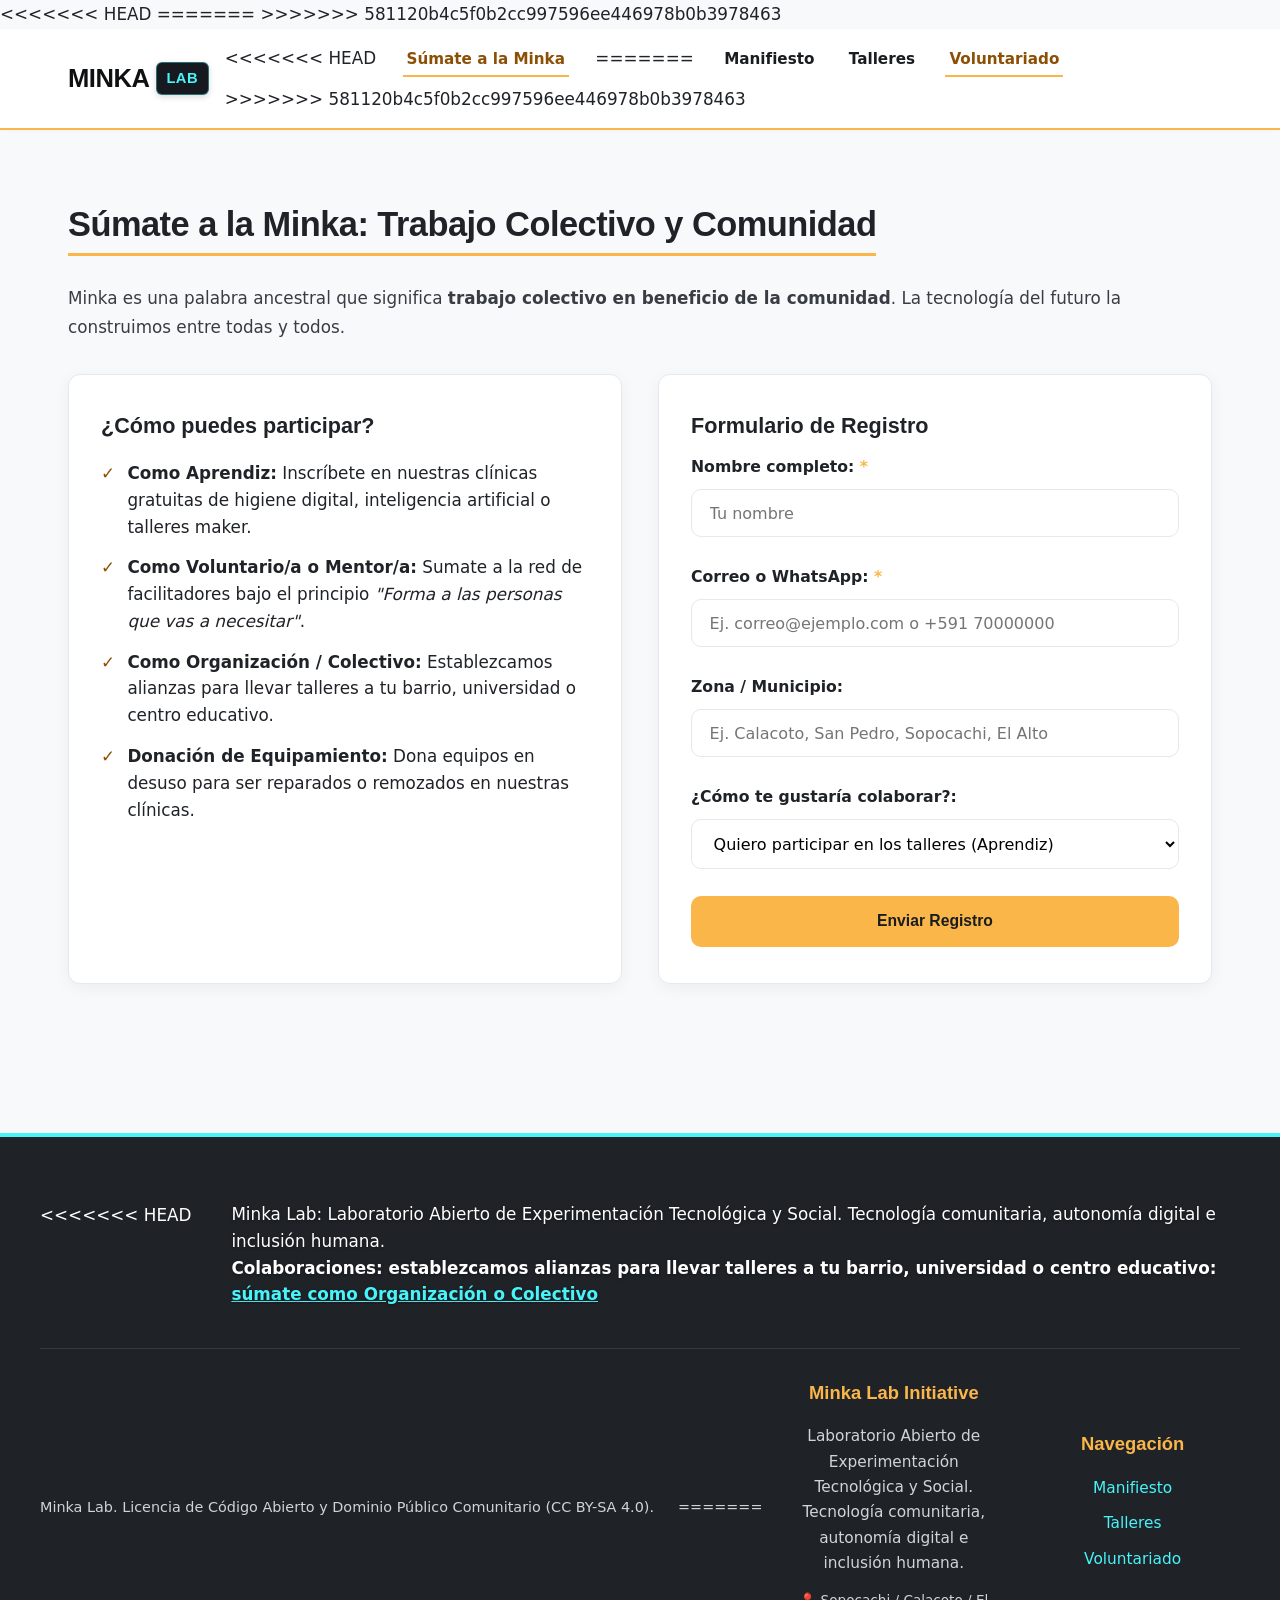
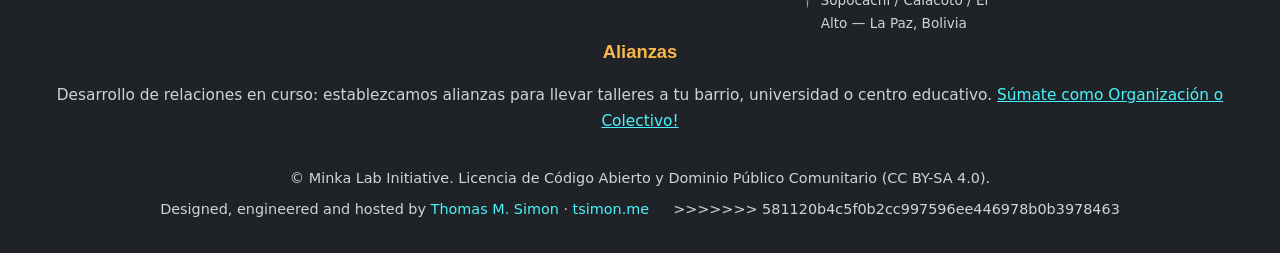
==== sumate.html @ ab231ff4 "Site refactoring" ====
<!DOCTYPE html>
<html lang="es">
<head>
  <meta charset="UTF-8">
  <meta name="viewport" content="width=device-width, initial-scale=1.0">
<<<<<<< HEAD
  <title>Voluntariado — Minka Lab</title>
=======
  <title>Voluntariado — Minka Lab Initiative</title>
>>>>>>> 581120b4c5f0b2cc997596ee446978b0b3978463
  <meta name="description" content="Laboratorio abierto de experimentación tecnológica y social en La Paz y El Alto, Bolivia.">
  <!-- Favicons & WebApp Icons -->
  <link rel="icon" type="image/svg+xml" href="favicon.svg">
  <link rel="shortcut icon" href="favicon.ico">
  <meta name="theme-color" content="#fab648">
  <link rel="stylesheet" href="assets/css/styles.css">
</head>
<body>

  <!-- HEADER & NAVIGATION -->
  <header>
    <div class="nav-container">
      <div class="logo">
        <a href="index.html">MINKA<span>LAB</span></a>
      </div>
      <button class="mobile-toggle" aria-label="Abrir menú de navegación">☰</button>
      <nav>
        <ul>
<<<<<<< HEAD
          <li><a href="sumate.html" class="active">Súmate a la Minka</a></li>
=======
          <li><a href="manifiesto.html">Manifiesto</a></li>
          <li><a href="talleres.html">Talleres</a></li>
          <li><a href="sumate.html" class="active">Voluntariado</a></li>
>>>>>>> 581120b4c5f0b2cc997596ee446978b0b3978463
        </ul>
      </nav>
    </div>
  </header>

  <!-- PAGE BODY -->
  
  <section class="section">
    <h2 class="section-title">Súmate a la Minka: Trabajo Colectivo y Comunidad</h2>
    <p>Minka es una palabra ancestral que significa <strong>trabajo colectivo en beneficio de la comunidad</strong>. La tecnología del futuro la construimos entre todas y todos.</p>

    <div class="grid-2" style="margin-top: 2rem;">
      <div class="card">
        <h3>¿Cómo puedes participar?</h3>
        <ul class="feature-list">
          <li><strong>Como Aprendiz:</strong> Inscríbete en nuestras clínicas gratuitas de higiene digital, inteligencia artificial o talleres maker.</li>
          <li><strong>Como Voluntario/a o Mentor/a:</strong> Sumate a la red de facilitadores bajo el principio <em>"Forma a las personas que vas a necesitar"</em>.</li>
          <li><strong>Como Organización / Colectivo:</strong> Establezcamos alianzas para llevar talleres a tu barrio, universidad o centro educativo.</li>
          <li><strong>Donación de Equipamiento:</strong> Dona equipos en desuso para ser reparados o remozados en nuestras clínicas.</li>
        </ul>
      </div>

      <div class="card">
        <h3>Formulario de Registro</h3>
        <div id="form-status" aria-live="polite"></div>
        <form id="registro-form" novalidate>
          <!-- Honeypot anti-spam (invisible para visitantes, trampa para bots) -->
          <div style="position: absolute; left: -9999px; opacity: 0; pointer-events: none;" aria-hidden="true">
            <label for="website_url_trap">Deja este campo vacío</label>
            <input type="text" id="website_url_trap" name="website_url_trap" tabindex="-1" autocomplete="off">
          </div>

          <div class="form-group">
            <label for="nombre">Nombre completo: <span style="color: var(--color-primary);">*</span></label>
            <input type="text" id="nombre" name="nombre" class="form-control" placeholder="Tu nombre" required>
          </div>
          <div class="form-group">
            <label for="contacto">Correo o WhatsApp: <span style="color: var(--color-primary);">*</span></label>
            <input type="text" id="contacto" name="contacto" class="form-control" placeholder="Ej. correo@ejemplo.com o +591 70000000" required>
          </div>
          <div class="form-group">
            <label for="ubicacion">Zona / Municipio:</label>
            <input type="text" id="ubicacion" name="ubicacion" class="form-control" placeholder="Ej. Calacoto, San Pedro, Sopocachi, El Alto">
          </div>
          <div class="form-group">
            <label for="rol">¿Cómo te gustaría colaborar?:</label>
            <select id="rol" name="rol" class="form-control">
              <option value="Quiero participar en los talleres (Aprendiz)">Quiero participar en los talleres (Aprendiz)</option>
              <option value="Quiero ser voluntario/a / mentor/a">Quiero ser voluntario/a / mentor/a</option>
              <option value="Represento a un barrio u organización">Represento a un barrio u organización</option>
              <option value="Quiero donar equipamiento">Quiero donar equipamiento</option>
            </select>
          </div>
          <button type="submit" id="submit-btn" class="btn btn-primary" style="width: 100%;">Enviar Registro</button>
        </form>
      </div>
    </div>
  </section>


  <!-- FOOTER -->
  <footer>
    <div class="footer-inner">
<<<<<<< HEAD
      <div class="footer-col">
        <p>Minka Lab: Laboratorio Abierto de Experimentación Tecnológica y Social. Tecnología comunitaria, autonomía digital e inclusión humana.<br>
        <b>Colaboraciones: establezcamos alianzas para llevar talleres a tu barrio, universidad o centro educativo: <a href="sumate.html">súmate como Organización o Colectivo</b></a></p>
      </div>
    </div>
    <div class="footer-bottom">
      <p>Minka Lab. Licencia de Código Abierto y Dominio Público Comunitario (CC BY-SA 4.0).</p>
  
=======
      <div class="footer-col">
        <h4>Minka Lab Initiative</h4>
        <p>Laboratorio Abierto de Experimentación Tecnológica y Social.<br>Tecnología comunitaria, autonomía digital e inclusión humana.</p>
        <p style="margin-top: 0.8rem; font-size: 0.85rem;">📍 Sopocachi / Calacoto / El Alto — La Paz, Bolivia</p>
      </div>
      <div class="footer-col">
        <h4>Navegación</h4>
        <ul>
          <li><a href="manifiesto.html">Manifiesto</a></li>
          <li><a href="talleres.html">Talleres</a></li>
          <li><a href="sumate.html">Voluntariado</a></li>
        </ul>
      </div>
      <div class="footer-col">
        <h4>Alianzas</h4>
        <p>Desarrollo de relaciones en curso: establezcamos alianzas para llevar talleres a tu barrio, universidad o centro educativo. <a href="sumate.html">Súmate como Organización o Colectivo!</a></p>
      </div>
    </div>
    <div class="footer-bottom">
      <p>© Minka Lab Initiative. Licencia de Código Abierto y Dominio Público Comunitario (CC BY-SA 4.0).</p>
      <p>Designed, engineered and hosted by <a href="mailto:contact@tsimon.me">Thomas M. Simon</a> · <a href="https://tsimon.me/" target="_blank" rel="noopener noreferrer">tsimon.me</a></p>
>>>>>>> 581120b4c5f0b2cc997596ee446978b0b3978463
    </div>
  </footer>

  <script src="assets/js/main.js"></script>
</body>
</html>
---- assets/css/styles.css ----
/* ==========================================================================
   MINKA LAB INITIATIVE — DESIGN SYSTEM & STYLESHEET
   Inspirado en la identidad territorial de La Paz y El Alto
   Accesibilidad: WCAG AAA Compliant
   ========================================================================== */

:root {
  --color-primary: #fab648;          /* Naranja Cálido */
  --color-primary-hover: #e29f34;
  --color-primary-dark: #8c5005;     /* Tono oscuro para máxima legibilidad en texto sobre fondos claros */
  --color-secondary: #48f4fa;        /* Azul Cian Eléctrico */
  --color-secondary-hover: #21d6dc;
  --color-secondary-dark: #00767c;   /* Tono oscuro para texto y subtítulos sobre fondos claros */
  --color-dark: #1F2328;             /* Carbón Profundo */
  --color-light: #F8F9FA;            /* Blanco Hueso */
  --color-card-bg: #FFFFFF;
  --color-border: #E5E8EC;
  --color-accent: #fab648;           /* Acento Naranja */
  --font-main: 'Segoe UI', system-ui, -apple-system, sans-serif;
  --font-heading: 'Outfit', 'Segoe UI', sans-serif;
  --max-width: 1200px;
  --border-radius: 10px;
  --box-shadow: 0 4px 16px rgba(0, 0, 0, 0.05);
}

html {
  scroll-behavior: smooth;
  scroll-padding-top: 84px;
  overflow-x: clip;
}

* {
  box-sizing: border-box;
  margin: 0;
  padding: 0;
}

body {
  font-family: var(--font-main);
  background-color: var(--color-light);
  color: var(--color-dark);
  line-height: 1.7;
  font-size: 1.05rem;
  overflow-x: clip;
  overflow-wrap: break-word;
  -webkit-font-smoothing: antialiased;
  -moz-osx-font-smoothing: grayscale;
}

img, svg, video {
  max-width: 100%;
  height: auto;
}

p {
  margin-bottom: 1.35rem;
  color: #383D43;
}

p:last-child {
  margin-bottom: 0;
}

h1, h2, h3, h4 {
  font-family: var(--font-heading);
  color: var(--color-dark);
  line-height: 1.3;
  font-weight: 700;
}

/* ==========================================================================
   Header & Navigation
   ========================================================================== */
header {
  border-bottom: 2px solid var(--color-primary);
  position: sticky;
  top: 0;
  z-index: 1000;
  box-shadow: 0 1px 4px rgba(0, 0, 0, 0.03);
  transition: box-shadow 0.35s cubic-bezier(0.16, 1, 0.3, 1),
              border-color 0.35s ease;
}

header::before {
  content: "";
  position: absolute;
  inset: 0;
  background-color: rgba(255, 255, 255, 0.96);
  z-index: -1;
  pointer-events: none;
  transition: background-color 0.35s cubic-bezier(0.16, 1, 0.3, 1),
              backdrop-filter 0.35s cubic-bezier(0.16, 1, 0.3, 1);
}

/* Estado al desplazarse o abrir menú: 50% de transparencia con alto contraste */
header.scrolled,
header.menu-open {
  border-bottom-color: rgba(250, 182, 72, 0.85);
  box-shadow: 0 4px 24px rgba(0, 0, 0, 0.08);
}

header.scrolled::before,
header.menu-open::before {
  background-color: rgba(255, 255, 255, 0.50);
  backdrop-filter: blur(20px) saturate(190%);
  -webkit-backdrop-filter: blur(20px) saturate(190%);
}

.nav-container {
  max-width: var(--max-width);
  width: 100%;
  margin: 0 auto;
  display: flex;
  justify-content: space-between;
  align-items: center;
  gap: 1rem;
  padding: 0.95rem 1.75rem;
}

.logo a {
  font-family: var(--font-heading);
  font-size: clamp(1.35rem, 4vw, 1.6rem);
  font-weight: 800;
  color: #0E1012;
  text-decoration: none;
  display: flex;
  align-items: center;
  gap: 0.4rem;
  letter-spacing: -0.5px;
  white-space: nowrap;
  transition: opacity 0.2s ease;
}

.logo a:hover {
  opacity: 0.9;
}

header.scrolled .logo a,
header.menu-open .logo a {
  color: #0A0C0E;
  text-shadow: 0 1px 2px rgba(255, 255, 255, 0.95);
}

.logo span {
  background-color: #16191F;
  color: var(--color-secondary);
  font-size: clamp(0.8rem, 2.5vw, 0.92rem);
  font-weight: 800;
  padding: 0.18rem 0.6rem;
  border-radius: 6px;
  letter-spacing: 0.5px;
  border: 1px solid rgba(72, 244, 250, 0.4);
  box-shadow: 0 2px 6px rgba(0, 0, 0, 0.15);
}

nav {
  margin-left: auto;
}

nav ul {
  display: flex;
  flex-wrap: wrap;
  align-items: center;
  list-style: none;
  gap: 0.75rem 1.65rem;
}

nav a {
  text-decoration: none;
  color: #1A1D20;
  font-weight: 600;
  font-size: 0.95rem;
  white-space: nowrap;
  transition: color 0.2s ease, border-color 0.2s ease, text-shadow 0.2s ease;
  padding: 0.45rem 0.25rem;
  border-bottom: 2px solid transparent;
}

header.scrolled nav a,
header.menu-open nav a {
  color: #0A0C0E;
  font-weight: 700;
  text-shadow: 0 1px 2px rgba(255, 255, 255, 0.9);
}

nav a:hover, nav a.active {
  color: var(--color-primary-dark);
  border-bottom: 2px solid var(--color-primary);
}

header.scrolled nav a:hover,
header.scrolled nav a.active,
header.menu-open nav a:hover,
header.menu-open nav a.active {
  color: var(--color-primary-dark);
  border-bottom: 2px solid var(--color-primary);
  text-shadow: none;
}

.mobile-toggle {
  display: none;
  background: none;
  border: none;
  font-size: 1.8rem;
  line-height: 1;
  color: var(--color-dark);
  cursor: pointer;
  padding: 0.35rem 0.5rem;
  margin-left: auto;
  border-radius: 6px;
}

/* ==========================================================================
   Hero Section
   ========================================================================== */
.hero {
  background: linear-gradient(135deg, rgba(250, 182, 72, 0.16) 0%, rgba(72, 244, 250, 0.12) 100%);
  padding: clamp(1.75rem, 4.5vw, 3rem) clamp(1rem, 4vw, 1.75rem) clamp(2.75rem, 7vw, 5rem);
  border-bottom: 1px solid var(--color-border);
  text-align: center;
}

.hero-inner {
  max-width: 920px;
  margin: 0 auto;
}

.hero h1 {
  font-size: clamp(1.65rem, 4.5vw, 2.75rem);
  color: var(--color-dark);
  margin-bottom: 1.25rem;
  line-height: 1.22;
  letter-spacing: -0.02em;
}

.hero .subtitle {
  font-size: clamp(1.05rem, 2.5vw, 1.25rem);
  font-weight: 600;
  color: var(--color-secondary-dark);
  margin: 0 auto 1.75rem;
  line-height: 1.55;
  max-width: 820px;
}

.hero p {
  font-size: clamp(0.98rem, 2vw, 1.12rem);
  line-height: 1.75;
  margin: 0 auto 2.25rem;
  color: #42474E;
  max-width: 840px;
}

.cta-group {
  display: flex;
  justify-content: center;
  align-items: center;
  gap: 1rem;
  flex-wrap: wrap;
  margin-top: 0.5rem;
}

/* ==========================================================================
   Buttons
   ========================================================================== */
.btn {
  display: inline-flex;
  align-items: center;
  justify-content: center;
  text-align: center;
  max-width: 100%;
  padding: 0.85rem 1.85rem;
  font-weight: 700;
  font-size: 0.98rem;
  border-radius: var(--border-radius);
  text-decoration: none;
  transition: transform 0.25s cubic-bezier(0.16, 1, 0.3, 1),
              background-color 0.25s ease,
              border-color 0.25s ease,
              box-shadow 0.25s ease,
              color 0.25s ease;
  cursor: pointer;
  line-height: 1.3;
}

.btn-primary {
  background-color: var(--color-primary);
  color: #1A1D20;
  border: 2px solid var(--color-primary);
}

.btn-primary:hover {
  background-color: var(--color-primary-hover);
  border-color: var(--color-primary-hover);
  color: #1A1D20;
  transform: translateY(-2px);
  box-shadow: 0 6px 18px rgba(250, 182, 72, 0.35);
}

.btn-primary:active {
  transform: translateY(0);
}

.btn-secondary {
  background-color: transparent;
  color: var(--color-dark);
  border: 2px solid var(--color-primary);
}

.btn-secondary:hover {
  background-color: var(--color-secondary);
  color: #1A1D20;
  border-color: var(--color-secondary);
  transform: translateY(-2px);
  box-shadow: 0 6px 18px rgba(72, 244, 250, 0.3);
}

.btn-secondary:active {
  transform: translateY(0);
}

/* ==========================================================================
   Sections & Layout
   ========================================================================== */
.section {
  padding: clamp(2.75rem, 6vw, 4.5rem) clamp(1rem, 4vw, 1.75rem);
  max-width: var(--max-width);
  width: 100%;
  margin: 0 auto;
}

.section-title {
  font-family: var(--font-heading);
  font-size: clamp(1.5rem, 3.5vw, 2.15rem);
  color: var(--color-dark);
  margin-bottom: 1.75rem;
  border-bottom: 3.5px solid var(--color-primary);
  display: inline-block;
  max-width: 100%;
  padding-bottom: 0.4rem;
  letter-spacing: -0.015em;
}

.quote-box {
  background-color: #FFFFFF;
  border-left: 5px solid var(--color-primary);
  padding: clamp(1.25rem, 3.5vw, 1.75rem) clamp(1.25rem, 4vw, 2rem);
  margin: 2.25rem 0;
  font-style: italic;
  font-size: clamp(1.05rem, 2.5vw, 1.2rem);
  line-height: 1.65;
  color: #2D3136;
  box-shadow: 0 4px 16px rgba(0, 0, 0, 0.05);
  border-radius: 0 12px 12px 0;
}

/* ==========================================================================
   Cards & Grid Layout
   ========================================================================== */
.grid-2 {
  display: grid;
  grid-template-columns: repeat(auto-fit, minmax(min(100%, 320px), 1fr));
  gap: clamp(1.5rem, 3.5vw, 2.25rem);
  margin-top: 2.25rem;
}

.grid-4 {
  display: grid;
  grid-template-columns: repeat(auto-fit, minmax(min(100%, 260px), 1fr));
  gap: clamp(1.25rem, 3vw, 1.75rem);
  margin-top: 2.25rem;
}

.grid-2 > *,
.grid-4 > * {
  min-width: 0;
}

.card {
  background-color: var(--color-card-bg);
  border: 1px solid var(--color-border);
  border-radius: 12px;
  padding: clamp(1.35rem, 4vw, 2.25rem) clamp(1.15rem, 3.5vw, 2rem);
  min-width: 0;
  box-shadow: var(--box-shadow);
  transition: transform 0.3s cubic-bezier(0.16, 1, 0.3, 1),
              box-shadow 0.3s cubic-bezier(0.16, 1, 0.3, 1),
              border-color 0.3s ease;
}

.card:hover {
  transform: translateY(-5px);
  box-shadow: 0 12px 30px rgba(0, 0, 0, 0.08);
  border-color: rgba(250, 182, 72, 0.45);
}

.card h2 {
  font-size: clamp(1.3rem, 3vw, 1.55rem);
  margin-bottom: 1rem;
  line-height: 1.3;
}

.card h3 {
  font-size: clamp(1.15rem, 2.6vw, 1.35rem);
  color: var(--color-dark);
  margin-bottom: 0.85rem;
  line-height: 1.35;
}

.card p {
  margin-bottom: 1.15rem;
}

.card p:last-child {
  margin-bottom: 0;
}

.card-tag,
.card h2.card-tag,
.card h3.card-tag {
  display: inline-block;
  max-width: 100%;
  background-color: rgba(72, 244, 250, 0.16);
  color: var(--color-secondary-dark);
  font-family: var(--font-heading);
  font-size: clamp(0.82rem, 2.2vw, 0.95rem);
  font-weight: 700;
  padding: 0.35rem 0.75rem;
  border-radius: 6px;
  margin-bottom: 1rem;
  text-transform: uppercase;
  letter-spacing: 0.05em;
  border: 1px solid rgba(72, 244, 250, 0.4);
  line-height: 1.4;
}

.feature-list {
  list-style: none;
  margin-top: 1.25rem;
}

.feature-list li {
  position: relative;
  padding-left: 1.65rem;
  margin-bottom: 0.85rem;
  line-height: 1.6;
}

.feature-list li:last-child {
  margin-bottom: 0;
}

.feature-list li::before {
  content: "✓";
  position: absolute;
  left: 0;
  color: var(--color-primary-dark);
  font-weight: bold;
}

/* ==========================================================================
   Diagram Box
   ========================================================================== */
.diagram-box {
  background-color: #1E2229;
  color: var(--color-secondary);
  font-family: 'Courier New', Courier, monospace;
  padding: 1.65rem;
  border-radius: 12px;
  overflow-x: auto;
  margin: 2.25rem 0;
  white-space: pre;
  font-size: 0.9rem;
  line-height: 1.45;
  border: 1px solid rgba(72, 244, 250, 0.25);
  box-shadow: 0 6px 20px rgba(0, 0, 0, 0.08);
}

/* ==========================================================================
   Forms & Inputs
   ========================================================================== */
.form-group {
  margin-bottom: 1.65rem;
}

.form-group label {
  display: block;
  font-weight: 600;
  margin-bottom: 0.55rem;
  color: var(--color-dark);
  font-size: 0.98rem;
}

.form-control {
  width: 100%;
  padding: 0.85rem 1.1rem;
  border: 1px solid var(--color-border);
  border-radius: var(--border-radius);
  font-size: 1rem;
  font-family: inherit;
  transition: border-color 0.2s ease, box-shadow 0.2s ease;
  background-color: #FFFFFF;
}

.form-control:focus {
  outline: none;
  border-color: var(--color-primary);
  box-shadow: 0 0 0 3px rgba(250, 182, 72, 0.28);
}

/* Alerts & Form Feedback */
.alert {
  padding: 1.15rem 1.35rem;
  border-radius: var(--border-radius);
  margin-bottom: 1.65rem;
  font-size: 0.95rem;
  line-height: 1.55;
}

.alert a {
  text-decoration: underline;
  font-weight: 600;
}

.alert-success {
  background-color: #E8F5E9;
  color: #1B5E20;
  border: 1px solid #A5D6A7;
}

.alert-success a {
  color: #1B5E20;
}

.alert-error {
  background-color: #FFEBEE;
  color: #B71C1C;
  border: 1px solid #FFCDD2;
}

.alert-error a {
  color: #B71C1C;
}

.btn:disabled {
  opacity: 0.65;
  cursor: not-allowed;
}

/* ==========================================================================
   Footer
   ========================================================================== */
footer {
  background-color: var(--color-dark);
  color: #FFFFFF;
  padding: clamp(2.75rem, 6vw, 4rem) clamp(1rem, 4vw, 1.75rem) 2rem;
  margin-top: clamp(3rem, 6vw, 5rem);
  border-top: 4px solid var(--color-secondary);
}

.footer-inner {
  max-width: var(--max-width);
  margin: 0 auto;
  display: flex;
  justify-content: space-between;
  flex-wrap: wrap;
  gap: 2rem 2.5rem;
  padding-bottom: 2.5rem;
  border-bottom: 1px solid #343A40;
}

.footer-col {
  flex: 1 1 200px;
  min-width: 0;
}

.footer-col:first-child {
  flex: 2 1 280px;
}

.footer-col h4 {
  color: var(--color-primary);
  margin-bottom: 1.2rem;
  font-size: 1.15rem;
}

.footer-col p, .footer-col li {
  font-size: 0.96rem;
  color: #E9ECEF;
  line-height: 1.65;
}

/* Frase principal institucional destacada y nítida */
.footer-col:first-child > p:first-of-type {
  color: #FFFFFF;
  font-size: 1.05rem;
  font-weight: 500;
  line-height: 1.6;
  text-shadow: 0 1px 3px rgba(0, 0, 0, 0.4);
}

.footer-col ul {
  list-style: none;
}

.footer-col ul li {
  margin-bottom: 0.65rem;
}

.footer-col a {
  color: #E9ECEF;
  text-decoration: none;
  transition: color 0.2s ease;
}

.footer-col a:hover {
  color: var(--color-secondary);
}

.footer-col p a {
  color: var(--color-secondary);
  text-decoration: underline;
}

.footer-col p a:hover {
  color: var(--color-primary);
}

.footer-bottom {
  max-width: var(--max-width);
  margin: 2rem auto 0;
  display: flex;
  flex-wrap: wrap;
  justify-content: center;
  align-items: center;
  gap: 0.4rem 1.5rem;
  text-align: center;
  font-size: 0.9rem;
  color: #CED4DA;
}

.footer-bottom p {
  color: #CED4DA;
  margin-bottom: 0;
}

.footer-bottom a {
  color: var(--color-secondary);
  text-decoration: none;
  transition: color 0.2s ease;
}

.footer-bottom a:hover {
  color: var(--color-primary);
  text-decoration: underline;
}

/* ==========================================================================
   Action Links & Secondary Card Buttons
   ========================================================================== */
.action-group {
  margin-top: auto;
  display: flex;
  flex-wrap: wrap;
  align-items: center;
  gap: 0.75rem;
  padding-top: 0.5rem;
}

.btn-outline-subtle {
  display: inline-flex;
  align-items: center;
  justify-content: center;
  text-align: center;
  max-width: 100%;
  padding: 0.75rem 1.15rem;
  border-radius: 8px;
  border: 1px solid var(--color-border);
  color: inherit;
  text-decoration: none;
  font-size: 0.92rem;
  font-weight: 600;
  line-height: 1.3;
  transition: background-color 0.2s ease, border-color 0.2s ease, transform 0.2s ease;
}

.btn-outline-subtle:hover {
  border-color: var(--color-primary);
  background-color: rgba(250, 182, 72, 0.1);
  transform: translateY(-1px);
}

/* ==========================================================================
   Subtle Scroll Reveal & Lightweight Animation
   ========================================================================== */
.reveal-on-scroll {
  opacity: 0;
  transform: translateY(20px);
  transition: opacity 0.65s cubic-bezier(0.16, 1, 0.3, 1),
              transform 0.65s cubic-bezier(0.16, 1, 0.3, 1);
  will-change: opacity, transform;
}

.reveal-on-scroll.is-revealed {
  opacity: 1;
  transform: translateY(0);
}

/* Staggered feel for sibling cards in grid */
.grid-2 > .reveal-on-scroll:nth-child(2),
.grid-4 > .reveal-on-scroll:nth-child(2) {
  transition-delay: 0.08s;
}

.grid-4 > .reveal-on-scroll:nth-child(3) {
  transition-delay: 0.16s;
}

.grid-4 > .reveal-on-scroll:nth-child(4) {
  transition-delay: 0.24s;
}

/* ==========================================================================
   Mobile Responsiveness & Accessibility
   ========================================================================== */
@media (max-width: 768px) {
  .nav-container {
    padding: 0.8rem 1.15rem;
  }
  
  .mobile-toggle {
    display: inline-flex;
    align-items: center;
    justify-content: center;
    margin-left: auto;
  }

  nav {
    position: absolute;
    top: 100%;
    left: 0;
    right: 0;
    margin-left: 0;
  }

  nav ul {
    display: none;
    flex-direction: column;
    align-items: flex-start;
    width: 100%;
    background-color: rgba(255, 255, 255, 0.50);
    backdrop-filter: blur(20px) saturate(190%);
    -webkit-backdrop-filter: blur(20px) saturate(190%);
    padding: 1.25rem 1.5rem;
    box-shadow: 0 8px 24px rgba(0, 0, 0, 0.12);
    border-bottom: 3px solid var(--color-primary);
    gap: 0.85rem;
  }

  nav ul.show {
    display: flex;
  }

  nav ul li {
    width: 100%;
  }

  nav a {
    display: block;
    width: 100%;
    color: #0A0C0E;
    font-weight: 700;
    text-shadow: 0 1px 2px rgba(255, 255, 255, 0.9);
  }

  .grid-2, .grid-4 {
    gap: 1.5rem;
    margin-top: 1.75rem;
  }

  .footer-col,
  .footer-col:first-child {
    flex: 1 1 100%;
  }
}

@media (max-width: 480px) {
  .cta-group {
    flex-direction: column;
    align-items: stretch;
  }

  .cta-group .btn,
  .action-group .btn,
  .action-group .btn-outline-subtle {
    width: 100%;
  }
}

/* Accessibility: User Motion Preferences */
@media (prefers-reduced-motion: reduce) {
  *, *::before, *::after {
    animation-duration: 0.01ms !important;
    animation-iteration-count: 1 !important;
    transition-duration: 0.01ms !important;
    scroll-behavior: auto !important;
  }

  .reveal-on-scroll {
    opacity: 1 !important;
    transform: none !important;
    transition: none !important;
  }
}
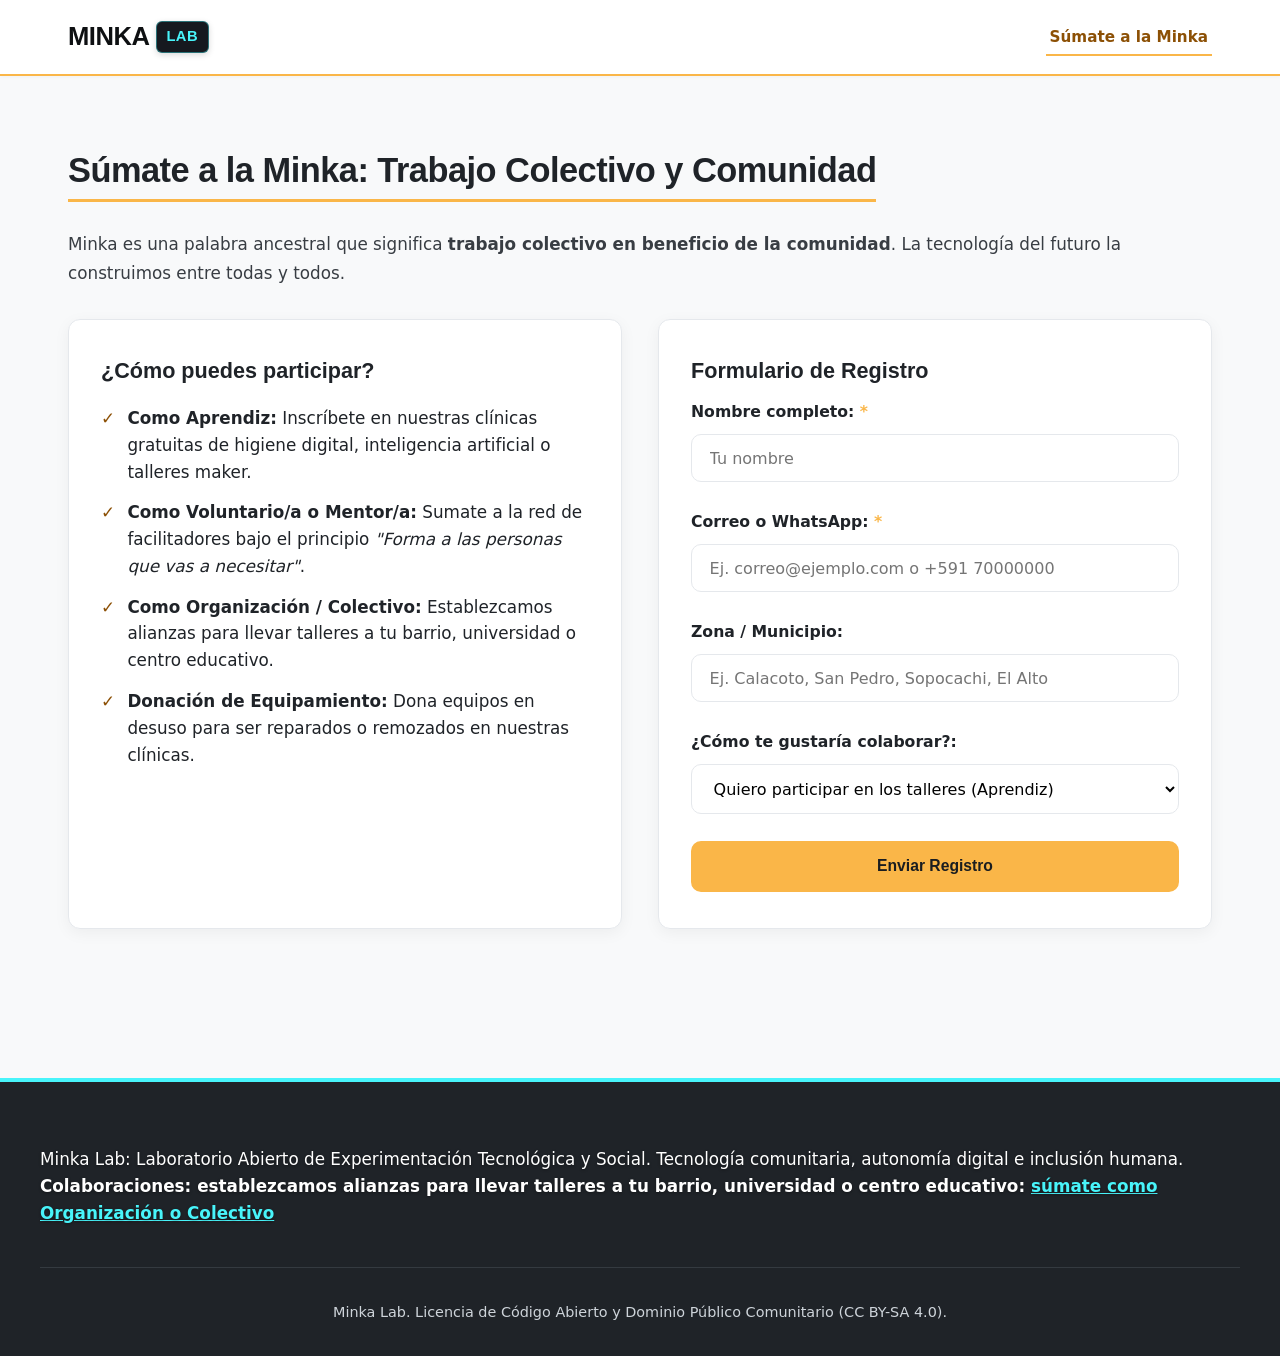
==== commit fd0b6417: "Site refactoring" ====
--- a/sumate.html
+++ b/sumate.html
@@ -3,11 +3,7 @@
 <head>
   <meta charset="UTF-8">
   <meta name="viewport" content="width=device-width, initial-scale=1.0">
-<<<<<<< HEAD
   <title>Voluntariado — Minka Lab</title>
-=======
-  <title>Voluntariado — Minka Lab Initiative</title>
->>>>>>> 581120b4c5f0b2cc997596ee446978b0b3978463
   <meta name="description" content="Laboratorio abierto de experimentación tecnológica y social en La Paz y El Alto, Bolivia.">
   <!-- Favicons & WebApp Icons -->
   <link rel="icon" type="image/svg+xml" href="favicon.svg">
@@ -26,13 +22,7 @@
       <button class="mobile-toggle" aria-label="Abrir menú de navegación">☰</button>
       <nav>
         <ul>
-<<<<<<< HEAD
           <li><a href="sumate.html" class="active">Súmate a la Minka</a></li>
-=======
-          <li><a href="manifiesto.html">Manifiesto</a></li>
-          <li><a href="talleres.html">Talleres</a></li>
-          <li><a href="sumate.html" class="active">Voluntariado</a></li>
->>>>>>> 581120b4c5f0b2cc997596ee446978b0b3978463
         </ul>
       </nav>
     </div>
@@ -96,7 +86,6 @@
   <!-- FOOTER -->
   <footer>
     <div class="footer-inner">
-<<<<<<< HEAD
       <div class="footer-col">
         <p>Minka Lab: Laboratorio Abierto de Experimentación Tecnológica y Social. Tecnología comunitaria, autonomía digital e inclusión humana.<br>
         <b>Colaboraciones: establezcamos alianzas para llevar talleres a tu barrio, universidad o centro educativo: <a href="sumate.html">súmate como Organización o Colectivo</b></a></p>
@@ -105,29 +94,6 @@
     <div class="footer-bottom">
       <p>Minka Lab. Licencia de Código Abierto y Dominio Público Comunitario (CC BY-SA 4.0).</p>
   
-=======
-      <div class="footer-col">
-        <h4>Minka Lab Initiative</h4>
-        <p>Laboratorio Abierto de Experimentación Tecnológica y Social.<br>Tecnología comunitaria, autonomía digital e inclusión humana.</p>
-        <p style="margin-top: 0.8rem; font-size: 0.85rem;">📍 Sopocachi / Calacoto / El Alto — La Paz, Bolivia</p>
-      </div>
-      <div class="footer-col">
-        <h4>Navegación</h4>
-        <ul>
-          <li><a href="manifiesto.html">Manifiesto</a></li>
-          <li><a href="talleres.html">Talleres</a></li>
-          <li><a href="sumate.html">Voluntariado</a></li>
-        </ul>
-      </div>
-      <div class="footer-col">
-        <h4>Alianzas</h4>
-        <p>Desarrollo de relaciones en curso: establezcamos alianzas para llevar talleres a tu barrio, universidad o centro educativo. <a href="sumate.html">Súmate como Organización o Colectivo!</a></p>
-      </div>
-    </div>
-    <div class="footer-bottom">
-      <p>© Minka Lab Initiative. Licencia de Código Abierto y Dominio Público Comunitario (CC BY-SA 4.0).</p>
-      <p>Designed, engineered and hosted by <a href="mailto:contact@tsimon.me">Thomas M. Simon</a> · <a href="https://tsimon.me/" target="_blank" rel="noopener noreferrer">tsimon.me</a></p>
->>>>>>> 581120b4c5f0b2cc997596ee446978b0b3978463
     </div>
   </footer>
 
